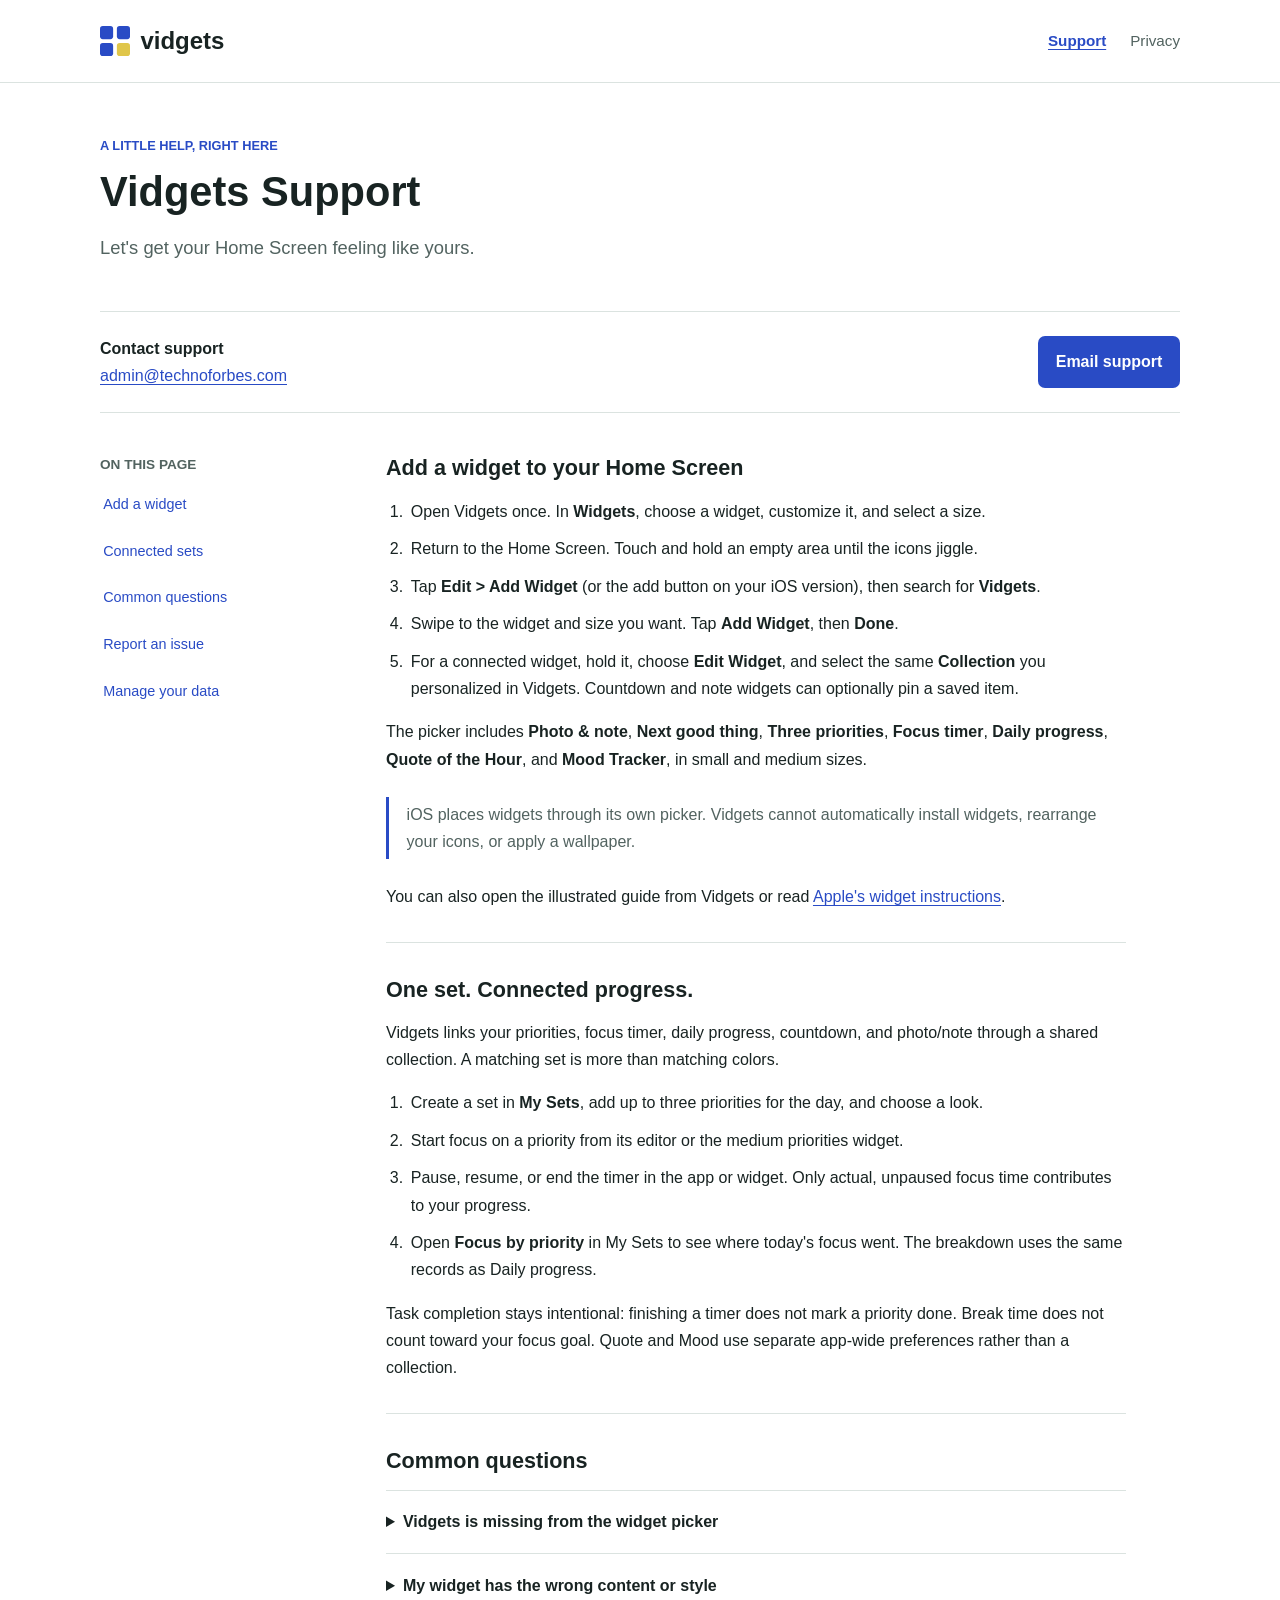
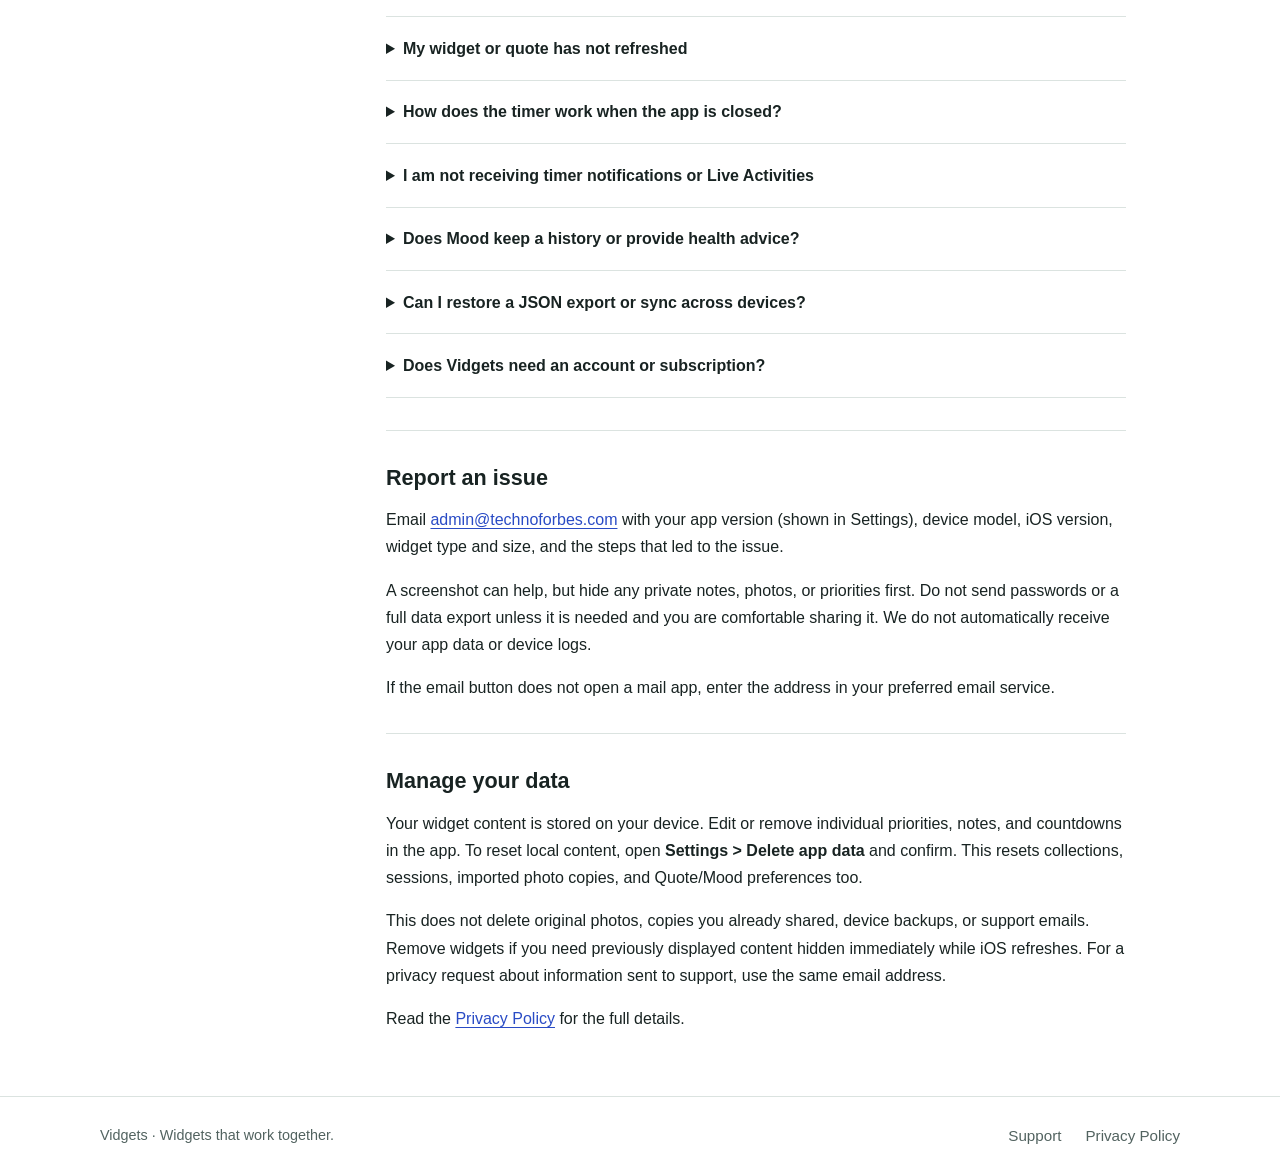
==== support.html @ fa995257 "Init" ====
<!doctype html>
<html lang="en">
<head>
  <meta charset="utf-8">
  <meta name="viewport" content="width=device-width, initial-scale=1">
  <meta name="description" content="Contact Vidgets support at admin@technoforbes.com. Learn how to add widgets, configure collections, and manage your data.">
  <meta name="referrer" content="no-referrer">
  <title>Support | Vidgets</title>
  <link rel="icon" type="image/svg+xml" href="assets/mark.svg">
  <link rel="stylesheet" href="assets/styles.css">
</head>
<body>
  <a class="skip" href="#main">Skip to content</a>
  <header class="site-header"><div class="wrap header-inner">
    <a class="brand" href="index.html" aria-label="Vidgets home"><img src="assets/mark.svg" alt="" width="30" height="30">vidgets</a>
    <nav aria-label="Main navigation"><a href="support.html" aria-current="page">Support</a><a href="privacy.html">Privacy</a></nav>
  </div></header>
  <main id="main" class="wrap">
    <div class="page-title"><p class="eyebrow">A little help, right here</p><h1>Vidgets Support</h1><p class="lede">Let's get your Home Screen feeling like yours.</p></div>
    <div class="contact-strip"><div><strong>Contact support</strong><p><a href="mailto:admin@technoforbes.com?subject=Vidgets%20support">admin@technoforbes.com</a></p></div><a class="button" href="mailto:admin@technoforbes.com?subject=Vidgets%20support">Email support</a></div>
    <div class="document-grid">
      <aside class="contents" aria-label="On this page"><p>ON THIS PAGE</p><ol>
        <li><a href="#add">Add a widget</a></li><li><a href="#connected">Connected sets</a></li><li><a href="#questions">Common questions</a></li><li><a href="#contact">Report an issue</a></li><li><a href="#data">Manage your data</a></li>
      </ol></aside>
      <article>
        <section id="add"><h2>Add a widget to your Home Screen</h2>
          <ol>
            <li>Open Vidgets once. In <strong>Widgets</strong>, choose a widget, customize it, and select a size.</li>
            <li>Return to the Home Screen. Touch and hold an empty area until the icons jiggle.</li>
            <li>Tap <strong>Edit &gt; Add Widget</strong> (or the add button on your iOS version), then search for <strong>Vidgets</strong>.</li>
            <li>Swipe to the widget and size you want. Tap <strong>Add Widget</strong>, then <strong>Done</strong>.</li>
            <li>For a connected widget, hold it, choose <strong>Edit Widget</strong>, and select the same <strong>Collection</strong> you personalized in Vidgets. Countdown and note widgets can optionally pin a saved item.</li>
          </ol>
          <p>The picker includes <strong>Photo &amp; note</strong>, <strong>Next good thing</strong>, <strong>Three priorities</strong>, <strong>Focus timer</strong>, <strong>Daily progress</strong>, <strong>Quote of the Hour</strong>, and <strong>Mood Tracker</strong>, in small and medium sizes.</p>
          <div class="note"><p>iOS places widgets through its own picker. Vidgets cannot automatically install widgets, rearrange your icons, or apply a wallpaper.</p></div>
          <p>You can also open the illustrated guide from Vidgets or read <a href="https://support.apple.com/en-us/118610">Apple's widget instructions</a>.</p>
        </section>
        <section id="connected"><h2>One set. Connected progress.</h2>
          <p>Vidgets links your priorities, focus timer, daily progress, countdown, and photo/note through a shared collection. A matching set is more than matching colors.</p>
          <ol>
            <li>Create a set in <strong>My Sets</strong>, add up to three priorities for the day, and choose a look.</li>
            <li>Start focus on a priority from its editor or the medium priorities widget.</li>
            <li>Pause, resume, or end the timer in the app or widget. Only actual, unpaused focus time contributes to your progress.</li>
            <li>Open <strong>Focus by priority</strong> in My Sets to see where today's focus went. The breakdown uses the same records as Daily progress.</li>
          </ol>
          <p>Task completion stays intentional: finishing a timer does not mark a priority done. Break time does not count toward your focus goal. Quote and Mood use separate app-wide preferences rather than a collection.</p>
        </section>
        <section id="questions"><h2>Common questions</h2>
          <details><summary>Vidgets is missing from the widget picker</summary><p>Open the installed app once, return to the Home Screen, and search again. If it is still missing, restart your device and retry. Make sure you are using a supported iOS version. Vidgets currently requires iOS 18.2 or later.</p></details>
          <details><summary>My widget has the wrong content or style</summary><p>Hold the widget, tap Edit Widget, and check its Collection. Browsing another set in the app does not change an already configured widget. Check any pinned item too. Quote and Mood use their own preferences in Vidgets Settings.</p></details>
          <details><summary>My widget or quote has not refreshed</summary><p>Open Vidgets to confirm the saved content and collection. iOS controls widget refresh timing and may delay updates. Quotes are scheduled to rotate hourly, not guaranteed to switch at an exact second. If necessary, remove and re-add the widget.</p></details>
          <details><summary>How does the timer work when the app is closed?</summary><p>The timer uses saved timestamps, not a continuously running background process. Reopening reconciles elapsed time. Pause and break intervals do not count as focus. Only one timer can run across all collections. Changing your device clock can affect a running timer.</p></details>
          <details><summary>I am not receiving timer notifications or Live Activities</summary><p>Check both Vidgets Settings and your device's notification or Live Activity permissions. Focus modes and other system settings can affect presentation. Timers still work without these features. A finished Live Activity may remain until iOS updates it or you reopen Vidgets.</p></details>
          <details><summary>Does Mood keep a history or provide health advice?</summary><p>No. It displays your most recently selected mood until you change it. It does not keep a daily mood journal, read Health data, or provide medical advice.</p></details>
          <details><summary>Can I restore a JSON export or sync across devices?</summary><p>Not in this version. Exports contain structured records, but not image files or separate Quote/Mood preferences. There is no in-app import or developer-operated cloud sync. Device backups are handled separately by your operating system.</p></details>
          <details><summary>Does Vidgets need an account or subscription?</summary><p>This version has no account, in-app purchases, subscription, or paywall. The features included in the app are available without signing in.</p></details>
        </section>
        <section id="contact"><h2>Report an issue</h2>
          <p>Email <a href="mailto:admin@technoforbes.com?subject=Vidgets%20support">admin@technoforbes.com</a> with your app version (shown in Settings), device model, iOS version, widget type and size, and the steps that led to the issue.</p>
          <p>A screenshot can help, but hide any private notes, photos, or priorities first. Do not send passwords or a full data export unless it is needed and you are comfortable sharing it. We do not automatically receive your app data or device logs.</p>
          <p>If the email button does not open a mail app, enter the address in your preferred email service.</p>
        </section>
        <section id="data"><h2>Manage your data</h2>
          <p>Your widget content is stored on your device. Edit or remove individual priorities, notes, and countdowns in the app. To reset local content, open <strong>Settings &gt; Delete app data</strong> and confirm. This resets collections, sessions, imported photo copies, and Quote/Mood preferences too.</p>
          <p>This does not delete original photos, copies you already shared, device backups, or support emails. Remove widgets if you need previously displayed content hidden immediately while iOS refreshes. For a privacy request about information sent to support, use the same email address.</p>
          <p>Read the <a href="privacy.html">Privacy Policy</a> for the full details.</p>
        </section>
      </article>
    </div>
  </main>
  <footer class="site-footer"><div class="wrap footer-inner"><p>Vidgets &middot; Widgets that work together.</p><nav aria-label="Footer"><a href="support.html">Support</a><a href="privacy.html">Privacy Policy</a></nav></div></footer>
</body>
</html>
---- assets/styles.css ----
:root {
  color-scheme: light dark;
  --paper: #ffffff;
  --ink: #182322;
  --muted: #526360;
  --line: #dbe3e0;
  --soft: #f3f7f5;
  --accent: #294bc5;
  --highlight: #f2ebaf;
}
* { box-sizing: border-box; }
html { scroll-padding-top: 2rem; }
body { margin: 0; background: var(--paper); color: var(--ink); font: 1rem/1.7 -apple-system, BlinkMacSystemFont, "Segoe UI", sans-serif; letter-spacing: 0; overflow-wrap: anywhere; }
a { color: var(--accent); text-underline-offset: .2em; overflow-wrap: anywhere; }
a:hover { text-decoration-thickness: 2px; }
a:focus-visible, summary:focus-visible { outline: 3px solid var(--accent); outline-offset: 5px; border-radius: 3px; }
.skip { position: absolute; top: -5rem; left: 1rem; padding: .6rem 1rem; background: var(--paper); z-index: 5; }
.skip:focus { top: .5rem; }
.wrap { width: min(100% - 3rem, 1080px); margin-inline: auto; }
.site-header { border-bottom: 1px solid var(--line); }
.header-inner { display: flex; justify-content: space-between; align-items: center; gap: 1.5rem; padding-block: 1.3rem; }
.brand { display: inline-flex; align-items: center; gap: .65rem; color: var(--ink); text-decoration: none; font-weight: 800; font-size: 1.5rem; }
.brand img { width: 30px; height: 30px; }
nav { display: flex; gap: 1.5rem; flex-wrap: wrap; }
nav a { font-size: .95rem; text-decoration: none; color: var(--muted); }
nav a[aria-current="page"] { color: var(--accent); text-decoration: underline; font-weight: 650; }
main { padding-block: 3.2rem 4rem; min-height: 65vh; }
.eyebrow { margin: 0 0 .75rem; font-size: .8rem; font-weight: 750; color: var(--accent); text-transform: uppercase; }
h1 { font-size: 2.6rem; line-height: 1.15; margin: 0 0 1rem; font-weight: 760; }
h2 { font-size: 1.35rem; line-height: 1.35; margin: 0 0 .9rem; }
h3 { font-size: 1.05rem; line-height: 1.4; margin: 0 0 .65rem; }
p { margin: 0 0 1rem; }
.lede { font-size: 1.15rem; max-width: 680px; color: var(--muted); }
.meta { color: var(--muted); font-size: .9rem; }
.page-title { padding-bottom: 2rem; border-bottom: 1px solid var(--line); }
.document-grid { display: grid; grid-template-columns: minmax(180px, 230px) minmax(0, 1fr); gap: 3.5rem; padding-top: 2.5rem; }
.contents { align-self: start; position: sticky; top: 2rem; }
.contents p { font-size: .85rem; font-weight: 750; color: var(--muted); }
.contents ol { list-style: none; margin: 0; padding: 0; display: grid; gap: .75rem; font-size: .9rem; }
.contents a { text-decoration: none; }
article { min-width: 0; max-width: 740px; }
article section + section { border-top: 1px solid var(--line); padding-top: 2rem; margin-top: 2rem; }
article p:last-child { margin-bottom: 0; }
ul, ol { padding-left: 1.35rem; }
li { padding-left: .2rem; margin-bottom: .65rem; }
.contact-strip { padding: 1.4rem 0; border-bottom: 1px solid var(--line); display: flex; gap: 2rem; justify-content: space-between; align-items: center; }
.contact-strip p { margin: 0; }
.button { display: inline-flex; align-items: center; justify-content: center; padding: .8rem 1.1rem; min-height: 48px; border-radius: 7px; background: var(--accent); color: white; text-decoration: none; font-weight: 650; text-align: center; }
.note { border-left: 3px solid var(--accent); padding: .25rem 0 .25rem 1.1rem; margin-block: 1.5rem; }
.note p { color: var(--muted); }
details { border-bottom: 1px solid var(--line); padding: 1.1rem 0; }
details:first-of-type { border-top: 1px solid var(--line); }
summary { cursor: pointer; font-weight: 650; padding-right: .5rem; }
details p { padding-top: .8rem; }
.link-list { list-style: none; padding: 0; margin-top: 2rem; max-width: 740px; }
.link-list li { border-bottom: 1px solid var(--line); padding: 1.5rem 0; margin: 0; }
.link-list a { font-size: 1.3rem; font-weight: 700; }
.link-list p { margin: .4rem 0 0; color: var(--muted); }
.tag { display: inline-block; background: var(--highlight); color: #343b16; padding: .15rem .6rem; border-radius: 4px; font-size: .8rem; font-weight: 600; margin-bottom: 1.5rem; }
.site-footer { border-top: 1px solid var(--line); padding-block: 1.6rem; }
.footer-inner { display: flex; justify-content: space-between; gap: 1rem 2rem; flex-wrap: wrap; color: var(--muted); font-size: .9rem; }
.footer-inner p { margin: 0; }
@media (max-width: 700px) {
  .wrap { width: min(100% - 2rem, 1080px); }
  .header-inner { gap: .75rem; align-items: flex-start; flex-wrap: wrap; }
  nav { gap: 1rem; }
  main { padding-block: 2rem 3rem; }
  h1 { font-size: 2.15rem; }
  .document-grid { grid-template-columns: minmax(0, 1fr); gap: 2rem; }
  .contents { position: static; padding-bottom: 1.5rem; border-bottom: 1px solid var(--line); }
  .contents ol { grid-template-columns: repeat(2, minmax(0, 1fr)); gap: .6rem 1rem; }
  .contact-strip { flex-direction: column; align-items: flex-start; gap: 1rem; }
}
@media (prefers-color-scheme: dark) {
  :root { --paper: #111716; --ink: #f0f5f2; --muted: #afbeb7; --line: #33423d; --soft: #1a2420; --accent: #a7baff; --highlight: #e7dc87; }
  .button { color: #12203e; }
}
@media print {
  .site-header, .site-footer, .contents, .skip, .button { display: none; }
  :root { --paper: white; --ink: black; --muted: #333; --line: #ccc; --accent: #222; }
  .wrap { width: 100%; }
  main { padding: 0; }
  .document-grid { display: block; padding-top: 1rem; }
  article { max-width: none; }
  details { break-inside: avoid; }
}
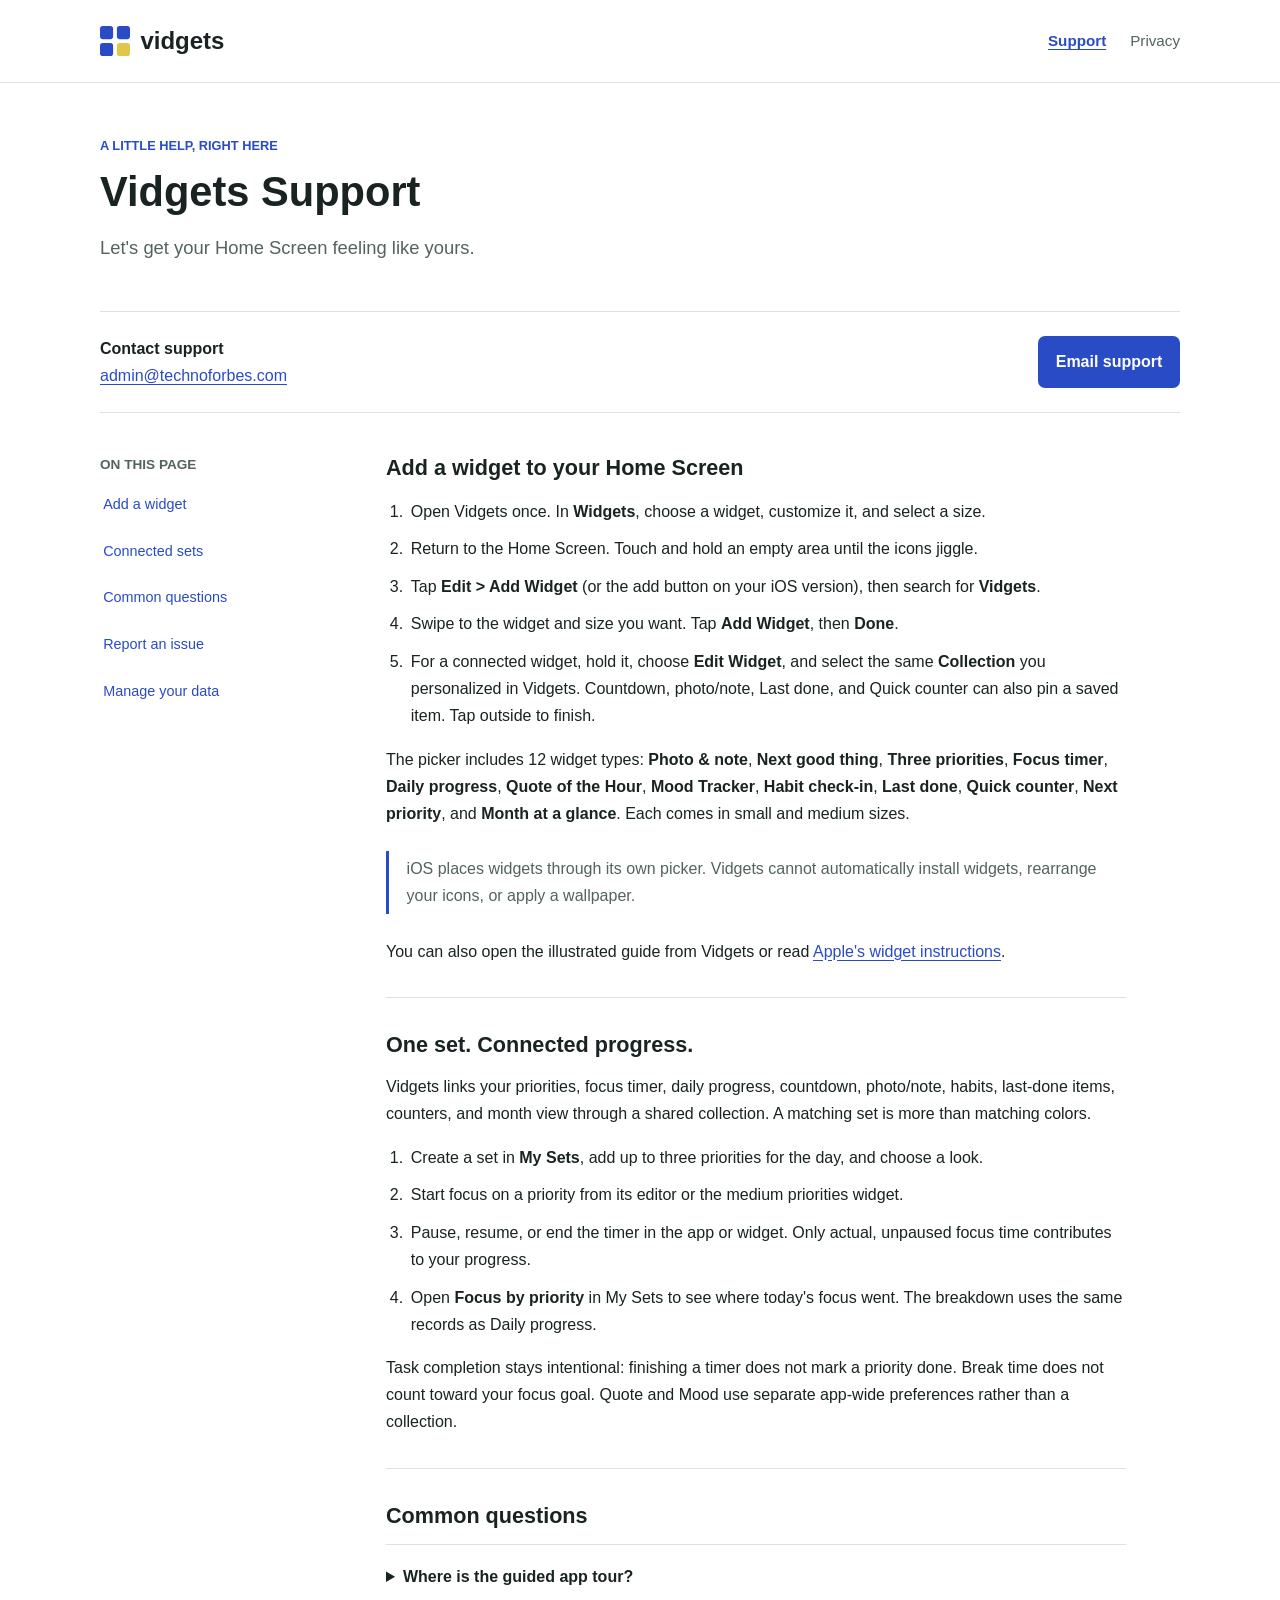
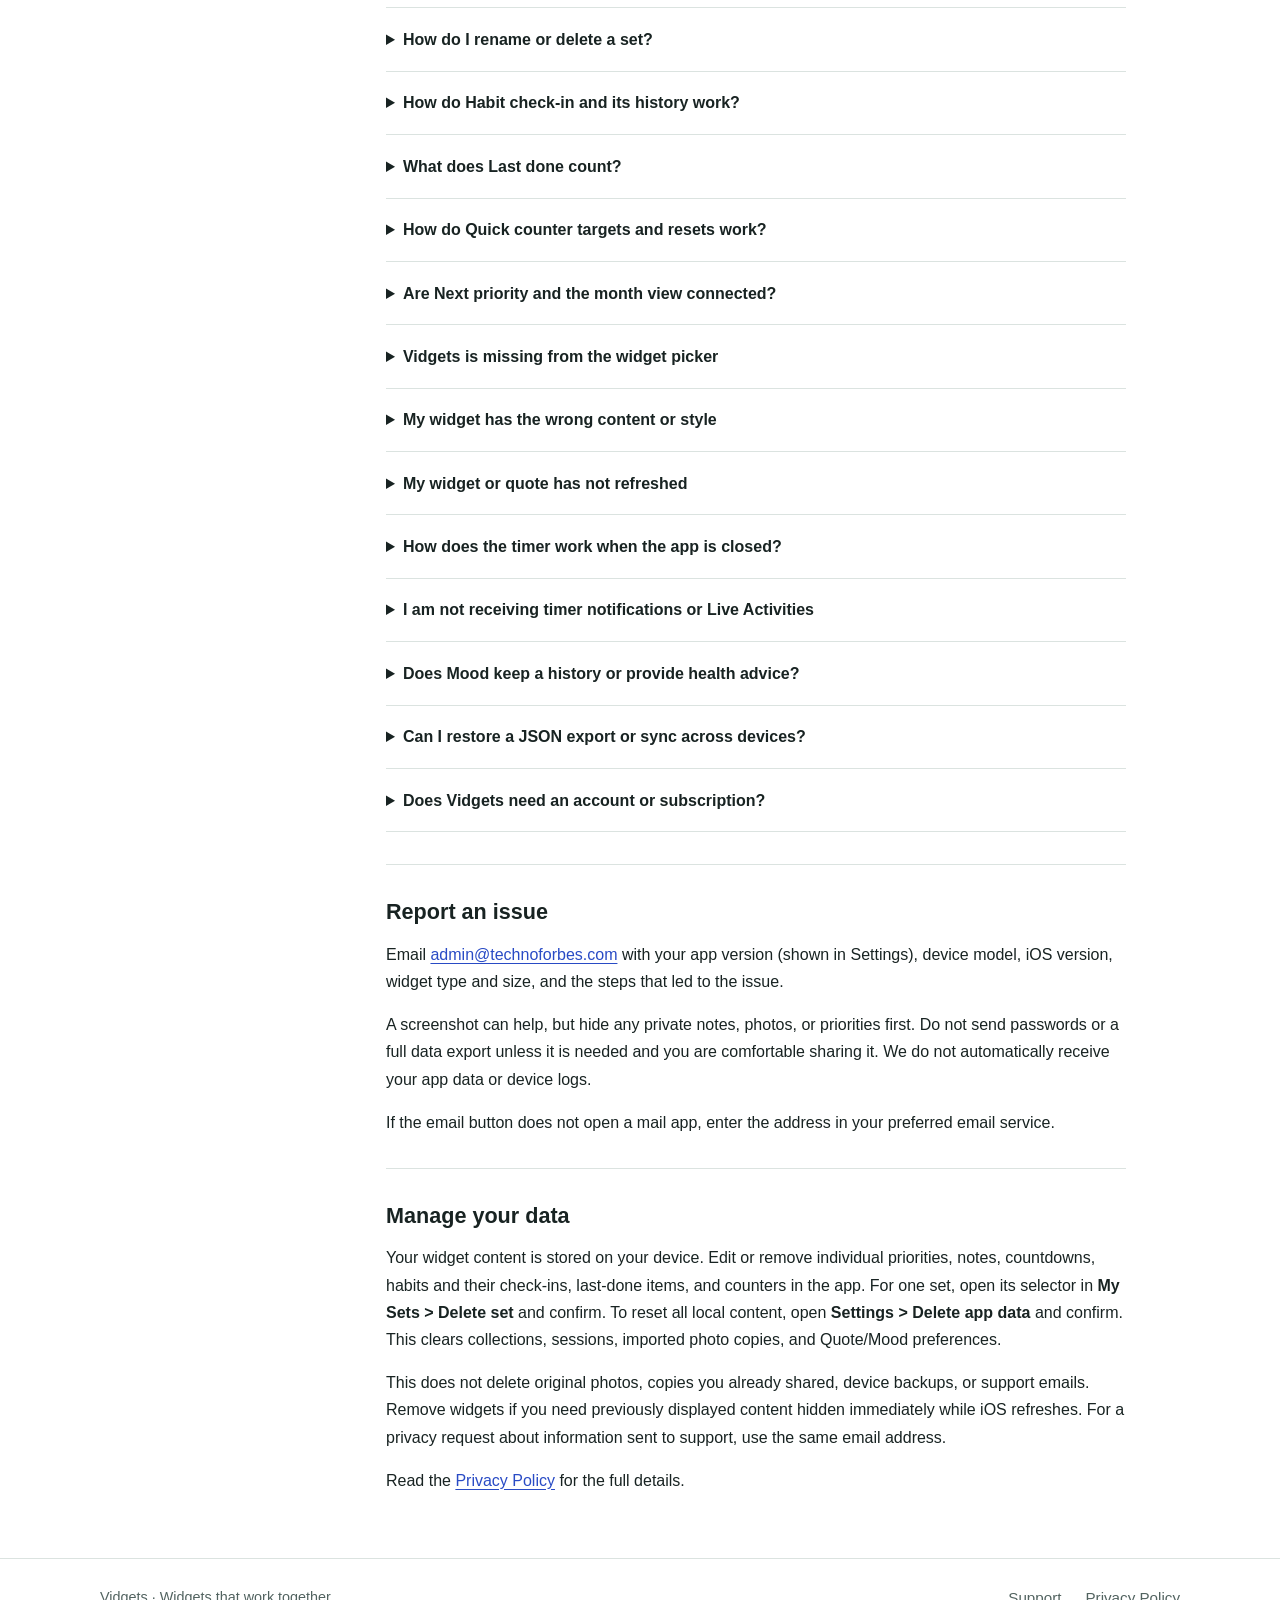
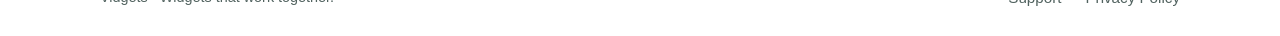
==== commit 34004a96: "Update widget guides and privacy policy for release" ====
--- a/support.html
+++ b/support.html
@@ -29,14 +29,14 @@
             <li>Return to the Home Screen. Touch and hold an empty area until the icons jiggle.</li>
             <li>Tap <strong>Edit &gt; Add Widget</strong> (or the add button on your iOS version), then search for <strong>Vidgets</strong>.</li>
             <li>Swipe to the widget and size you want. Tap <strong>Add Widget</strong>, then <strong>Done</strong>.</li>
-            <li>For a connected widget, hold it, choose <strong>Edit Widget</strong>, and select the same <strong>Collection</strong> you personalized in Vidgets. Countdown and note widgets can optionally pin a saved item.</li>
+            <li>For a connected widget, hold it, choose <strong>Edit Widget</strong>, and select the same <strong>Collection</strong> you personalized in Vidgets. Countdown, photo/note, Last done, and Quick counter can also pin a saved item. Tap outside to finish.</li>
           </ol>
-          <p>The picker includes <strong>Photo &amp; note</strong>, <strong>Next good thing</strong>, <strong>Three priorities</strong>, <strong>Focus timer</strong>, <strong>Daily progress</strong>, <strong>Quote of the Hour</strong>, and <strong>Mood Tracker</strong>, in small and medium sizes.</p>
+          <p>The picker includes 12 widget types: <strong>Photo &amp; note</strong>, <strong>Next good thing</strong>, <strong>Three priorities</strong>, <strong>Focus timer</strong>, <strong>Daily progress</strong>, <strong>Quote of the Hour</strong>, <strong>Mood Tracker</strong>, <strong>Habit check-in</strong>, <strong>Last done</strong>, <strong>Quick counter</strong>, <strong>Next priority</strong>, and <strong>Month at a glance</strong>. Each comes in small and medium sizes.</p>
           <div class="note"><p>iOS places widgets through its own picker. Vidgets cannot automatically install widgets, rearrange your icons, or apply a wallpaper.</p></div>
           <p>You can also open the illustrated guide from Vidgets or read <a href="https://support.apple.com/en-us/118610">Apple's widget instructions</a>.</p>
         </section>
         <section id="connected"><h2>One set. Connected progress.</h2>
-          <p>Vidgets links your priorities, focus timer, daily progress, countdown, and photo/note through a shared collection. A matching set is more than matching colors.</p>
+          <p>Vidgets links your priorities, focus timer, daily progress, countdown, photo/note, habits, last-done items, counters, and month view through a shared collection. A matching set is more than matching colors.</p>
           <ol>
             <li>Create a set in <strong>My Sets</strong>, add up to three priorities for the day, and choose a look.</li>
             <li>Start focus on a priority from its editor or the medium priorities widget.</li>
@@ -46,13 +46,19 @@
           <p>Task completion stays intentional: finishing a timer does not mark a priority done. Break time does not count toward your focus goal. Quote and Mood use separate app-wide preferences rather than a collection.</p>
         </section>
         <section id="questions"><h2>Common questions</h2>
-          <details><summary>Vidgets is missing from the widget picker</summary><p>Open the installed app once, return to the Home Screen, and search again. If it is still missing, restart your device and retry. Make sure you are using a supported iOS version. Vidgets currently requires iOS 18.2 or later.</p></details>
+          <details><summary>Where is the guided app tour?</summary><p>On first launch, finish the welcome screens to start the guided app tour. Both flows can be skipped. Replay it anytime from Settings &gt; Guided app tour, or use the widget library's tour button until you finish it. The optional five-step tour lets you preview widgets, try a theme, practice a sample check-off, and open the real Home Screen setup guide. Practice does not add sample records or change your saved set. The separate five-page welcome tour can also be replayed from Settings.</p></details>
+          <details id="manage-sets"><summary>How do I rename or delete a set?</summary><p>In My Sets, open the selector showing your current set's name. Choose Edit set to rename it or change its theme without losing content. Choose Delete set and confirm to remove only that set's saved content, check-in history, focus history, and unused imported photo copies. Its active timer ends; other sets and app-wide preferences are kept. At least one set must remain. Edit any Home Screen widgets using the deleted set to choose another collection.</p></details>
+          <details><summary>How do Habit check-in and its history work?</summary><p>Customize Habit check-in, add habits, and choose their weekdays. Check off habits in the app or widget. Today's completed habits stay visible; the widget shows up to three scheduled habits in saved order. Create separate sets for morning and evening routines. Open Vidgets for the last seven days of check-ins. Each new local day starts unchecked without erasing previous check-ins.</p></details>
+          <details><summary>What does Last done count?</summary><p>It counts local calendar days since the date you saved, not 24-hour periods. Tap Did it to log an item now. Undo restores the previous date after an accidental tap. Hold a widget and choose Edit Widget &gt; Pinned item to select one item from its collection.</p></details>
+          <details><summary>How do Quick counter targets and resets work?</summary><p>Counters are manual, not Health measurements. Plus and minus change a count; your personal target does not cap it. Daily counters start at zero each local day, while all-time counters keep their value. Open a counter's editor to reset or delete it. Use Edit Widget &gt; Pinned counter to select one counter from its collection.</p></details>
+          <details><summary>Are Next priority and the month view connected?</summary><p>Next priority shows the first unfinished item from today's Three priorities in the same set. Done reveals the next item; undo completion in Vidgets. The medium widget can start an attached focus session too. Month at a glance marks your locally saved countdown moments and does not read your system calendar.</p></details>
+          <details><summary>Vidgets is missing from the widget picker</summary><p>Open the installed app once, return to the Home Screen, and search again. Allow a moment for iOS to list the widgets. If it is still missing, contact support with your device and iOS version. Vidgets currently requires iOS 18.2 or later.</p></details>
           <details><summary>My widget has the wrong content or style</summary><p>Hold the widget, tap Edit Widget, and check its Collection. Browsing another set in the app does not change an already configured widget. Check any pinned item too. Quote and Mood use their own preferences in Vidgets Settings.</p></details>
           <details><summary>My widget or quote has not refreshed</summary><p>Open Vidgets to confirm the saved content and collection. iOS controls widget refresh timing and may delay updates. Quotes are scheduled to rotate hourly, not guaranteed to switch at an exact second. If necessary, remove and re-add the widget.</p></details>
           <details><summary>How does the timer work when the app is closed?</summary><p>The timer uses saved timestamps, not a continuously running background process. Reopening reconciles elapsed time. Pause and break intervals do not count as focus. Only one timer can run across all collections. Changing your device clock can affect a running timer.</p></details>
           <details><summary>I am not receiving timer notifications or Live Activities</summary><p>Check both Vidgets Settings and your device's notification or Live Activity permissions. Focus modes and other system settings can affect presentation. Timers still work without these features. A finished Live Activity may remain until iOS updates it or you reopen Vidgets.</p></details>
           <details><summary>Does Mood keep a history or provide health advice?</summary><p>No. It displays your most recently selected mood until you change it. It does not keep a daily mood journal, read Health data, or provide medical advice.</p></details>
-          <details><summary>Can I restore a JSON export or sync across devices?</summary><p>Not in this version. Exports contain structured records, but not image files or separate Quote/Mood preferences. There is no in-app import or developer-operated cloud sync. Device backups are handled separately by your operating system.</p></details>
+          <details><summary>Can I restore a JSON export or sync across devices?</summary><p>Not in this version. JSON exports omit image files and separate Quote/Mood preferences. There is no in-app import or developer-operated cloud sync. Device backups are handled separately by your operating system.</p></details>
           <details><summary>Does Vidgets need an account or subscription?</summary><p>This version has no account, in-app purchases, subscription, or paywall. The features included in the app are available without signing in.</p></details>
         </section>
         <section id="contact"><h2>Report an issue</h2>
@@ -61,7 +67,7 @@
           <p>If the email button does not open a mail app, enter the address in your preferred email service.</p>
         </section>
         <section id="data"><h2>Manage your data</h2>
-          <p>Your widget content is stored on your device. Edit or remove individual priorities, notes, and countdowns in the app. To reset local content, open <strong>Settings &gt; Delete app data</strong> and confirm. This resets collections, sessions, imported photo copies, and Quote/Mood preferences too.</p>
+          <p>Your widget content is stored on your device. Edit or remove individual priorities, notes, countdowns, habits and their check-ins, last-done items, and counters in the app. For one set, open its selector in <strong>My Sets &gt; Delete set</strong> and confirm. To reset all local content, open <strong>Settings &gt; Delete app data</strong> and confirm. This clears collections, sessions, imported photo copies, and Quote/Mood preferences.</p>
           <p>This does not delete original photos, copies you already shared, device backups, or support emails. Remove widgets if you need previously displayed content hidden immediately while iOS refreshes. For a privacy request about information sent to support, use the same email address.</p>
           <p>Read the <a href="privacy.html">Privacy Policy</a> for the full details.</p>
         </section>
